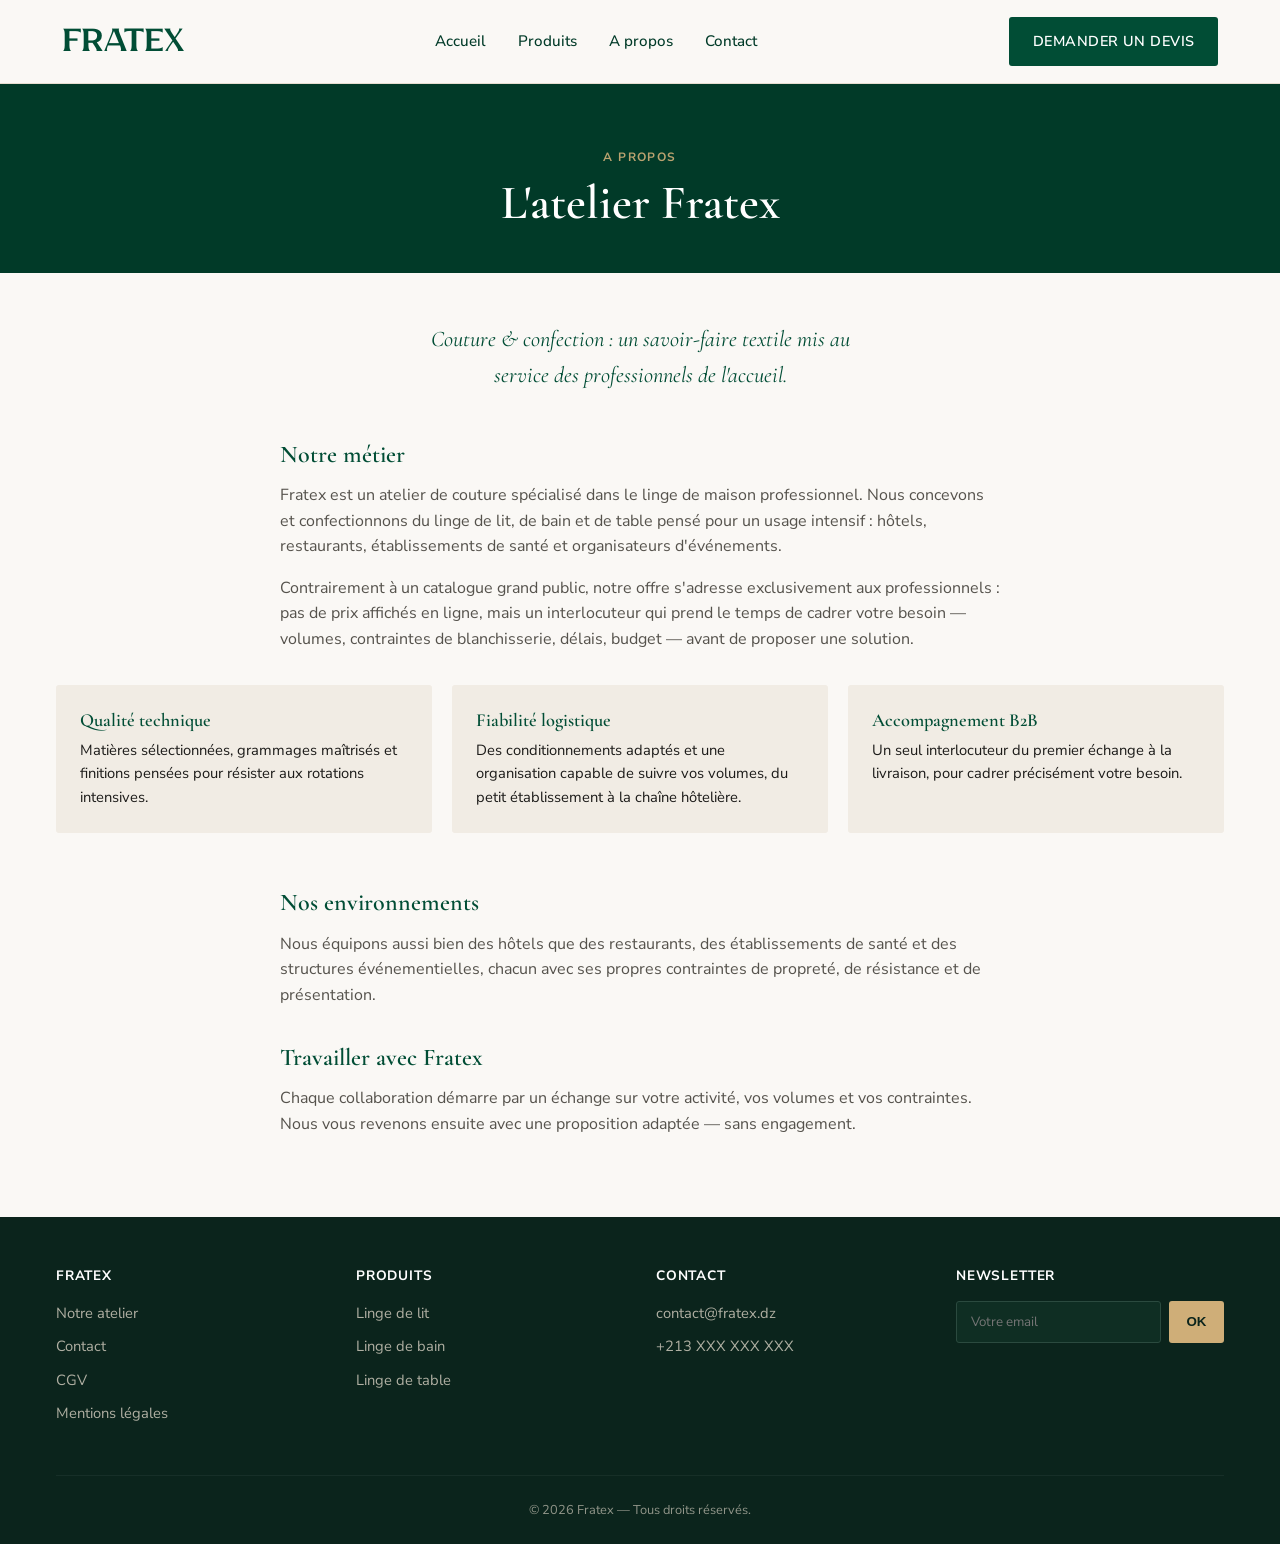
==== a-propos.html @ 2faa4a34 "add contact cgv ml" ====
<!doctype html>
<html lang="fr">
  <head>
    <meta charset="UTF-8" />
    <meta name="viewport" content="width=device-width, initial-scale=1.0" />
    <title>À propos – Fratex, atelier de couture</title>
    <meta
      name="description"
      content="Fratex est un atelier de couture spécialisé dans le linge de maison professionnel : qualité technique, fiabilité logistique et accompagnement B2B pour l'hôtellerie et la restauration."
    />
    <meta name="robots" content="index, follow" />
    <link rel="canonical" href="https://www.fratex.dz/a-propos.html" />
    <meta name="theme-color" content="#014D35" />

    <meta property="og:type" content="website" />
    <meta property="og:locale" content="fr_FR" />
    <meta property="og:site_name" content="Fratex" />
    <meta property="og:title" content="À propos – Fratex" />
    <meta
      property="og:description"
      content="Un atelier de couture au service des professionnels de l'hôtellerie et de la restauration."
    />
    <meta property="og:url" content="https://www.fratex.dz/a-propos.html" />

    <!-- TODO : ajouter un fichier favicon puis décommenter -->
    <!-- <link rel="icon" href="/assets/picture/favicon.png" type="image/png" /> -->

    <link rel="preconnect" href="https://fonts.googleapis.com" />
    <link rel="preconnect" href="https://fonts.gstatic.com" crossorigin />
    <link
      href="https://fonts.googleapis.com/css2?family=Cormorant+Garamond:ital,wght@0,300..700;1,300..700&family=Nunito+Sans:ital,opsz,wght@0,6..12,200..1000;1,6..12,200..1000&display=swap"
      rel="stylesheet"
    />
    <link rel="stylesheet" href="./assets/css/style.css" />
  </head>

  <body>
    <a class="skip-link" href="#main">Aller au contenu principal</a>

    <header class="site-header">
      <div class="container header-inner">
        <a class="logo" href="index.html">FRATEX</a>
        <button
          class="nav-toggle"
          aria-label="Ouvrir le menu"
          aria-expanded="false"
          aria-controls="main-nav"
        >
          &#9776;
        </button>
        <nav id="main-nav" class="main-nav" aria-label="Navigation principale">
          <button class="nav-close" aria-label="Fermer le menu">&times;</button>
          <ul>
            <li><a href="index.html">Accueil</a></li>
            <li><a href="produits.html">Produits</a></li>
            <li><a href="a-propos.html" aria-current="page">A propos</a></li>
            <li><a href="contact.html">Contact</a></li>
          </ul>
        </nav>

        <a class="btn-head" href="contact.html">Demander un devis</a>
      </div>
    </header>
    <div class="nav-overlay"></div>

    <main id="main">
      <div class="page-header">
        <div class="container">
          <p class="section-label">A propos</p>
          <h1>L'atelier Fratex</h1>
        </div>
      </div>

      <section class="prose-section">
        <div class="container">
          <p class="about-lead">
            Couture & confection : un savoir-faire textile mis au service des
            professionnels de l'accueil.
          </p>

          <div class="prose">
            <h2>Notre métier</h2>
            <p>
              Fratex est un atelier de couture spécialisé dans le linge de
              maison professionnel. Nous concevons et confectionnons du linge de
              lit, de bain et de table pensé pour un usage intensif : hôtels,
              restaurants, établissements de santé et organisateurs
              d'événements.
            </p>
            <p>
              Contrairement à un catalogue grand public, notre offre s'adresse
              exclusivement aux professionnels : pas de prix affichés en ligne,
              mais un interlocuteur qui prend le temps de cadrer votre besoin —
              volumes, contraintes de blanchisserie, délais, budget — avant de
              proposer une solution.
            </p>
          </div>

          <div class="about-values">
            <div class="about-value-card">
              <h3>Qualité technique</h3>
              <p>
                Matières sélectionnées, grammages maîtrisés et finitions pensées
                pour résister aux rotations intensives.
              </p>
            </div>
            <div class="about-value-card">
              <h3>Fiabilité logistique</h3>
              <p>
                Des conditionnements adaptés et une organisation capable de
                suivre vos volumes, du petit établissement à la chaîne
                hôtelière.
              </p>
            </div>
            <div class="about-value-card">
              <h3>Accompagnement B2B</h3>
              <p>
                Un seul interlocuteur du premier échange à la livraison, pour
                cadrer précisément votre besoin.
              </p>
            </div>
          </div>

          <div class="prose">
            <h2>Nos environnements</h2>
            <p>
              Nous équipons aussi bien des hôtels que des restaurants, des
              établissements de santé et des structures événementielles, chacun
              avec ses propres contraintes de propreté, de résistance et de
              présentation.
            </p>

            <h2>Travailler avec Fratex</h2>
            <p>
              Chaque collaboration démarre par un échange sur votre activité,
              vos volumes et vos contraintes. Nous vous revenons ensuite avec
              une proposition adaptée — sans engagement.
            </p>
          </div>
        </div>
      </section>
    </main>

    <footer class="site-footer">
      <div class="container">
        <div class="footer-grid">
          <div>
            <h4>Fratex</h4>
            <ul>
              <li><a href="a-propos.html">Notre atelier</a></li>
              <li><a href="contact.html">Contact</a></li>
              <li><a href="cgv.html">CGV</a></li>
              <li><a href="mentions-legales.html">Mentions légales</a></li>
            </ul>
          </div>
          <div>
            <h4>Produits</h4>
            <ul>
              <li><a href="produits.html#linge-de-lit">Linge de lit</a></li>
              <li><a href="produits.html#linge-de-bain">Linge de bain</a></li>
              <li><a href="produits.html#art-de-table">Linge de table</a></li>
            </ul>
          </div>
          <div>
            <h4>Contact</h4>
            <ul>
              <li><a href="mailto:contact@fratex.dz">contact@fratex.dz</a></li>
              <li><a href="tel:+213XXXXXXXXX">+213 XXX XXX XXX</a></li>
            </ul>
          </div>
          <div>
            <h4>Newsletter</h4>
            <form class="newsletter-form" action="#" method="post">
              <label class="visually-hidden" for="newsletter-email"
                >Adresse email</label
              >
              <input
                id="newsletter-email"
                type="email"
                name="email"
                placeholder="Votre email"
                autocomplete="email"
                required
              />
              <button type="submit">OK</button>
            </form>
          </div>
        </div>
        <div class="footer-bottom">
          &copy; <span data-year></span> Fratex — Tous droits réservés.
        </div>
      </div>
    </footer>

    <script src="./assets/js/main.js" defer></script>
  </body>
</html>
---- assets/css/style.css ----
/* 
   FRATEX — style.css
   Approche MOBILE FIRST : les styles de base ciblent le
   mobile, les media queries (min-width) ajoutent le desktop.
    */

@font-face {
  font-family: Ostrovsky;
  src: url(../font/Ostrovsky-Bold.otf);
  font-weight: bold;
  font-display: swap;
}

*,
*::before,
*::after {
  box-sizing: border-box;
  margin: 0;
  padding: 0;
}

:root {
  /* Charte graphique Fratex */
  --color-primary: #014d35; /* Vert Sapin */
  --color-primary-dark: #013a28;
  --color-accent: #cfae78; /* Or */
  --color-gray: #939598;
  --color-bg: #faf8f5;
  --color-bg-alt: #f1ece4;
  --color-text: #1c1b19;
  --color-text-light: #55524c;

  --font-heading: "Cormorant Garamond", sans-serif;
  --font-body: "Nunito Sans", -apple-system, BlinkMacSystemFont, sans-serif;
  --font-logo: "Ostrovsky";
  --container-width: 1200px;
  --radius: 3px;
}

html {
  scroll-behavior: smooth;
}

body {
  font-family: var(--font-body);
  color: var(--color-text);
  background: var(--color-bg);
  line-height: 1.6;
  font-size: 16px;
}

img {
  max-width: 100%;
  height: auto;
  display: block;
}
a {
  color: inherit;
  text-decoration: none;
}

h1,
h2,
h3 {
  font-family: var(--font-heading);
  font-weight: 600;
  line-height: 1.2;
}

.container {
  width: 95%;
  max-width: var(--container-width);
  margin: 0 auto;
  padding: 0 1rem;
}

.section-label {
  text-transform: uppercase;
  letter-spacing: 0.12em;
  font-size: 0.75rem;
  /* Or (--color-accent) sur fond clair passe sous 3:1 de contraste :
     insuffisant en WCAG AA. On fonce le ton pour rester dans la charte
     tout en restant lisible. À valider avec la charte graphique. */
  color: #8a6a3a;
  font-weight: 700;
}

/* Lien d'évitement, visible uniquement au focus clavier */
.skip-link {
  position: absolute;
  left: -999px;
  top: auto;
  width: 1px;
  height: 1px;
  overflow: hidden;
  background: var(--color-primary);
  color: #fff;
  padding: 0.75rem 1.25rem;
  z-index: 1000;
}
.skip-link:focus {
  left: 1rem;
  top: 1rem;
  width: auto;
  height: auto;
}

.visually-hidden {
  position: absolute;
  width: 1px;
  height: 1px;
  padding: 0;
  margin: -1px;
  overflow: hidden;
  clip: rect(0, 0, 0, 0);
  white-space: nowrap;
  border: 0;
}

/* Focus clavier visible partout (accessibilité) */
a:focus-visible,
button:focus-visible,
input:focus-visible {
  outline: 3px solid var(--color-accent);
  outline-offset: 2px;
}

.btn,
.btn-head {
  display: inline-block;
  background: var(--color-primary);
  color: #fff;
  padding: 0.8rem 1.5rem;
  border-radius: var(--radius);
  font-weight: 600;
  font-size: 0.9rem;
  letter-spacing: 0.03em;
  text-transform: uppercase;
  transition: background 0.2s ease;
  border: none;
  cursor: pointer;
  text-align: center;
}
.btn:hover,
.btn-head:hover {
  background: var(--color-primary-dark);
}

.btn-outline {
  background: transparent;
  border: 1px solid #fff;
  color: #fff;
}
.btn-outline:hover {
  background: rgba(255, 255, 255, 0.15);
}

/* 
   HEADER — mobile: logo + burger. Desktop: nav complète.
    */

.logo {
  font-family: var(--font-logo);
  font-size: 2rem;
  color: var(--color-primary);
}
.site-header {
  background: var(--color-bg);
  border-bottom: 1px solid #e7ded0;
  position: sticky;
  padding: 1rem;
  top: 0;
  z-index: 200;
}

.header-inner {
  display: flex;
  align-items: center;
  justify-content: space-between;
  padding: 0 0.9rem 0;
}

.nav-toggle {
  background: none;
  border: none;
  font-size: 1.6rem;
  line-height: 1;
  cursor: pointer;
  color: var(--color-primary);
  padding-bottom: 1%;
}

.main-nav {
  position: fixed;
  inset: 0 0 0 auto;
  width: 82%;
  max-width: 340px;
  height: 100vh;
  background: var(--color-bg);
  box-shadow: -4px 0 20px rgba(0, 0, 0, 0.12);
  transform: translateX(100%);
  transition: transform 0.28s ease;
  overflow-y: auto;
  padding: 1.5rem;
}
.main-nav.is-open {
  transform: translateX(0);
}

.main-nav ul {
  list-style: none;
}
.main-nav li {
  border-bottom: 1px solid #ece4d8;
}
.main-nav a {
  display: block;
  padding: 0.9rem 0.25rem;
  font-weight: 500;
  font-size: 1.05rem;
}

.nav-close {
  background: none;
  border: none;
  font-size: 1.5rem;
  color: var(--color-primary);
  cursor: pointer;
  margin-bottom: 1rem;
}

/* Bouton "Demander un devis" du header : masqué sur mobile, visible dès le desktop */
.header-inner .btn-head {
  display: none;
}

/* Desktop nav */
@media (min-width: 900px) {
  .nav-toggle,
  .nav-close {
    display: none;
  }

  .logo img {
    height: 30px;
  }

  .main-nav {
    position: static;
    width: auto;
    height: auto;
    max-width: none;
    box-shadow: none;
    transform: none;
    padding: 0;
    background: transparent;
    overflow: visible;
    color: var(--color-primary-dark);
  }

  .main-nav ul {
    display: flex;
    gap: 2rem;
  }
  .main-nav li {
    border-bottom: none;
  }
  .main-nav a {
    padding: 0.25rem 0;
    font-size: 0.95rem;
    position: relative;
  }
  .main-nav a::after {
    content: "";
    position: absolute;
    left: 0;
    bottom: -2px;
    width: 0;
    height: 2px;
    background: var(--color-accent);
    transition: width 0.2s ease;
  }
  .main-nav a:hover::after {
    width: 100%;
  }

  .header-inner .btn-head {
    display: inline-block;
  }
}

.nav-overlay {
  display: none;
  position: fixed;
  inset: 0;
  background: rgba(0, 0, 0, 0.4);
  z-index: 150;
}
.nav-overlay.is-open {
  display: block;
}

/* 
   HERO
    */
.hero {
  position: relative;
  min-height: 78vh;
  display: flex;
  align-items: flex-end;
  color: #fff;
  background: var(--color-primary) url("../picture/hero.jpg") center/cover
    no-repeat;
}
.hero::before {
  content: "";
  position: absolute;
  inset: 0;
  background: linear-gradient(
    180deg,
    rgba(1, 77, 53, 0.15) 0%,
    rgba(1, 30, 20, 0.75) 100%
  );
}
.hero-content {
  position: relative;
  z-index: 1;
  padding-bottom: 2rem;
}
.hero h1 {
  color: #fff;
  font-size: 2.8rem;
  margin-bottom: 0.75rem;
  padding: 0.6rem 0;
  line-height: 2.4rem;
}
.hero p {
  max-width: 42ch;
  opacity: 0.92;
  font-size: 1.2rem;
}

@media (min-width: 700px) {
  .hero {
    min-height: 55vh;
  }
  .hero h1 {
    font-size: 4rem;
    font-family: var(--font-heading);
    font-style: italic;
    padding: 1.5rem 0;
  }
  .hero p {
    font-size: 1.1rem;
    font-family: var(--font-body);
    text-transform: uppercase;
  }
}

/*=========================================================
  CATEGORIES
  =========================================================
  */
.categories {
  padding: 3rem 0;
}

.section-title {
  display: flex;
  flex-direction: column;
  align-items: center;
  justify-content: space-between;
  padding-bottom: 3rem;
}
.section-title p {
  font-size: 1rem;
}

.section-title h2 {
  font-style: italic;
  font-size: 2rem;
  color: var(--color-primary);
  text-align: center;
}
.category-grid {
  display: grid;
  grid-template-columns: repeat(2, 1fr);
  gap: 0.75rem;
}

.category-grid2 {
  display: grid;
  padding-top: 3rem;
  grid-template-rows: repeat(2, 1fr);
  gap: 0.75rem;
}

.span-blog {
  display: flex;
  flex-direction: column;
  height: 90%;
  justify-content: space-between;
}

.span-blog div {
  text-decoration: underline;
  font-style: italic;
  font-family: var(--font-heading);
  font-weight: 600;
}

.span-blog button {
  padding: 0.4rem 0rem;
  width: 7rem;
  color: var(--color-primary);
  border: none;
  border-radius: var(--radius);
  font-weight: 600;
}
.category-card {
  position: relative;
  aspect-ratio: 4 / 4;
  border-radius: var(--radius);
  overflow: hidden;
  background: var(--color-bg-alt);
}
.category-card img {
  width: 100%;
  height: 100%;
  object-fit: cover;
  transition: transform 0.4s ease;
}
.category-card:hover img {
  transform: scale(1.05);
}
.category-card span {
  position: absolute;
  left: 0.9rem;
  bottom: 0.9rem;
  color: #fff;
  font-family: var(--font-heading);
  font-size: 1.5rem;
  z-index: 1;
}
.category-card::after {
  content: "";
  position: absolute;
  inset: 0;
  background: linear-gradient(
    180deg,
    rgba(0, 0, 0, 0) 50%,
    rgba(0, 0, 0, 0.55) 100%
  );
}

@media (min-width: 700px) {
  .category-grid {
    grid-template-columns: repeat(4, 1fr);
    gap: 1.25rem;
  }

  .category-grid2 {
    grid-template-columns: repeat(2, 1fr);
    grid-template-rows: none;
    gap: 1.25rem;
  }

  .category-grid2 .category-card {
    aspect-ratio: 4/2;
  }
}

/* =========================================================
   SAVOIR-FAIRE
   ========================================================= */
.environements {
  padding: 2rem 0;
}

.environements-grid {
  display: grid;
  grid-template-columns: repeat(1, 1fr);
  gap: 1.25rem;
}

.environements-card {
  display: flex;
  flex-direction: column;
  justify-content: space-evenly;
  aspect-ratio: 4/4;
  border-radius: var(--radius);
  background-color: var(--color-primary-dark);
  color: var(--color-bg);
  padding: 2rem 2rem;
  font-size: 1.3rem;
  font-weight: 300;
}

.environements-card h3 {
  font-size: 2rem;
  font-weight: 700;
}
@media (min-width: 900px) {
  .environements-grid {
    grid-template-columns: repeat(4, 1fr);
  }

  .environements-card {
    font-size: 1rem;
  }
}

/*Partenaire */

.Partenaire-container {
  width: 100%;
  display: flex;
  flex-direction: column;
  padding: 3rem 0;
}

.text-partenaire {
  display: flex;
  flex-direction: column;
  justify-content: space-evenly;
  align-items: center;
  padding: 2.5rem;
  background-color: var(--color-primary-dark);
  color: var(--color-bg);
}

.text-partenaire h3 {
  padding-bottom: 2rem;
  font-size: 1.5rem;
}

.text-partenaire ol {
  list-style-position: inside;
}

.text-partenaire li {
  padding-bottom: 0.75rem;
}

.text-partenaire li strong {
  display: block;
  font-size: 1rem;
  font-weight: 700;
  padding-bottom: 0.2rem;
}

.text-partenaire li p {
  padding-bottom: 0.25rem;
}

@media (min-width: 900px) {
  .Partenaire-container {
    flex-direction: row;
    height: 20%;
  }
  .img-Partenaire {
    overflow: hidden;
    height: auto;
  }

  .img-Partenaire img {
    object-fit: cover;
    height: 100%;
    width: 100%;
  }
  .text-partenaire {
    width: 53%;
  }

  .text-partenaire h3 {
    font-size: 2rem;
    font-weight: 800;
    padding-bottom: 2rem;
  }

  .text-partenaire li strong {
    font-size: 1.4rem;
  }
}

.devis-container {
  display: flex;
  flex-direction: column;
  align-items: center;
}

.devis-container p {
  font-size: 1rem;
  font-weight: 700;
  color: var(--color-primary);
  padding-bottom: 1.5rem;
  text-align: center;
}

.devis-container h2 {
  font-size: 1.8rem;
  color: var(--color-primary);
  font-family: var(--font-body);
  text-align: center;
  font-weight: 800;
  padding-bottom: 1.5rem;
}

.devis-container .btn-head {
  margin-top: 0.5rem;
}

@media (min-width: 900px) {
  .devis-container {
    padding-top: 2rem;
    padding-bottom: 4rem;
    text-align: center;
  }

  .devis-container h2 {
    font-size: 3rem;
    max-width: 70%;
  }

  .devis-container p {
    font-size: 1.5rem;
    max-width: 60%;
  }
}

/* =========================================================
   PAGE HEADER (pages internes : contact, à propos, CGV, mentions légales)
   ========================================================= */
.page-header {
  background: var(--color-primary-dark);
  color: #fff;
  padding: 3rem 0 2.5rem;
  text-align: center;
}
.page-header .section-label {
  color: var(--color-accent);
}
.page-header h1 {
  color: #fff;
  font-size: 2.2rem;
  margin-top: 0.5rem;
}
.page-header p {
  max-width: 50ch;
  margin: 1rem auto 0;
  opacity: 0.9;
}

@media (min-width: 700px) {
  .page-header h1 {
    font-size: 3rem;
  }
}

/* =========================================================
   CONTACT
   ========================================================= */
.contact-section {
  padding: 3rem 0 4rem;
}
.contact-grid {
  display: grid;
  grid-template-columns: 1fr;
  gap: 2.5rem;
}

.contact-info h2,
.contact-form h2 {
  color: var(--color-primary);
  font-size: 1.4rem;
  margin-bottom: 1rem;
}

.contact-info ul {
  list-style: none;
  margin-bottom: 2rem;
}
.contact-info li {
  margin-bottom: 0.9rem;
  padding-left: 1.6rem;
  position: relative;
}
.contact-info li strong {
  display: block;
  font-size: 0.78rem;
  text-transform: uppercase;
  letter-spacing: 0.05em;
  color: var(--color-text-light);
  margin-bottom: 0.15rem;
}
.contact-info li a {
  color: var(--color-primary);
  font-weight: 600;
}

.form-field {
  margin-bottom: 1.1rem;
  display: flex;
  flex-direction: column;
}
.form-field label {
  font-size: 0.85rem;
  font-weight: 600;
  margin-bottom: 0.35rem;
  color: var(--color-text);
}
.form-field input,
.form-field select,
.form-field textarea {
  padding: 0.7rem 0.9rem;
  border: 1px solid #d8d0c2;
  border-radius: var(--radius);
  font-family: var(--font-body);
  font-size: 0.95rem;
  background: #fff;
  color: var(--color-text);
}
.form-field textarea {
  resize: vertical;
  min-height: 130px;
}
.form-note {
  font-size: 0.8rem;
  color: var(--color-text-light);
  margin-top: 0.75rem;
}

@media (min-width: 900px) {
  .contact-grid {
    grid-template-columns: 0.9fr 1.1fr;
    gap: 4rem;
  }
}

/* =========================================================
   CONTENU PROSE (à propos, CGV, mentions légales)
   ========================================================= */
.prose-section {
  padding: 3rem 0 4rem;
}
.prose {
  max-width: 72ch;
  margin: 0 auto;
}
.prose h2 {
  color: var(--color-primary);
  font-size: 1.5rem;
  margin: 2.2rem 0 0.85rem;
}
.prose h2:first-child {
  margin-top: 0;
}
.prose p {
  margin-bottom: 1rem;
  color: var(--color-text-light);
}
.prose ul {
  margin: 0 0 1rem 1.2rem;
  color: var(--color-text-light);
}
.prose li {
  margin-bottom: 0.4rem;
}
.prose strong {
  color: var(--color-text);
}

.about-lead {
  font-family: var(--font-heading);
  font-style: italic;
  font-size: 1.4rem;
  color: var(--color-primary);
  text-align: center;
  max-width: 42ch;
  margin: 0 auto 3rem;
}

.about-values {
  display: grid;
  grid-template-columns: 1fr;
  gap: 1.25rem;
  margin: 2rem 0 3.5rem;
}
.about-value-card {
  background: var(--color-bg-alt);
  border-radius: var(--radius);
  padding: 1.5rem;
}
.about-value-card h3 {
  color: var(--color-primary);
  font-size: 1.15rem;
  margin-bottom: 0.5rem;
}
.about-value-card p {
  margin-bottom: 0;
  font-size: 0.92rem;
}

@media (min-width: 700px) {
  .about-values {
    grid-template-columns: repeat(3, 1fr);
  }
}

/* =========================================================
   FOOTER
   ========================================================= */
.site-footer {
  background: #0b241c;
  color: #d9d2c4;
  padding: 3rem 0 1.5rem;
}
.footer-grid {
  display: grid;
  grid-template-columns: 1fr;
  gap: 2rem;
  margin-bottom: 2.5rem;
}
.footer-grid h4 {
  color: #fff;
  font-family: var(--font-body);
  font-size: 0.85rem;
  text-transform: uppercase;
  letter-spacing: 0.06em;
  margin-bottom: 0.85rem;
}
.footer-grid ul {
  list-style: none;
}
.footer-grid li {
  margin-bottom: 0.5rem;
}
.footer-grid a {
  opacity: 0.8;
  font-size: 0.92rem;
}
.footer-grid a:hover {
  opacity: 1;
  color: var(--color-accent);
}

.newsletter-form {
  display: flex;
  gap: 0.5rem;
  margin-top: 0.5rem;
}
.newsletter-form input {
  flex: 1;
  padding: 0.7rem 0.9rem;
  border: 1px solid #2b4a3f;
  background: #0f2e23;
  color: #fff;
  border-radius: var(--radius);
  font-family: var(--font-body);
}
.newsletter-form button {
  background: var(--color-accent);
  color: #0b241c;
  border: none;
  padding: 0.7rem 1.1rem;
  border-radius: var(--radius);
  font-weight: 600;
  cursor: pointer;
}

.footer-bottom {
  text-align: center;
  font-size: 0.8rem;
  opacity: 0.65;
  border-top: 1px solid rgba(255, 255, 255, 0.08);
  padding-top: 1.5rem;
}

@media (min-width: 700px) {
  .footer-grid {
    grid-template-columns: repeat(4, 1fr);
  }
}
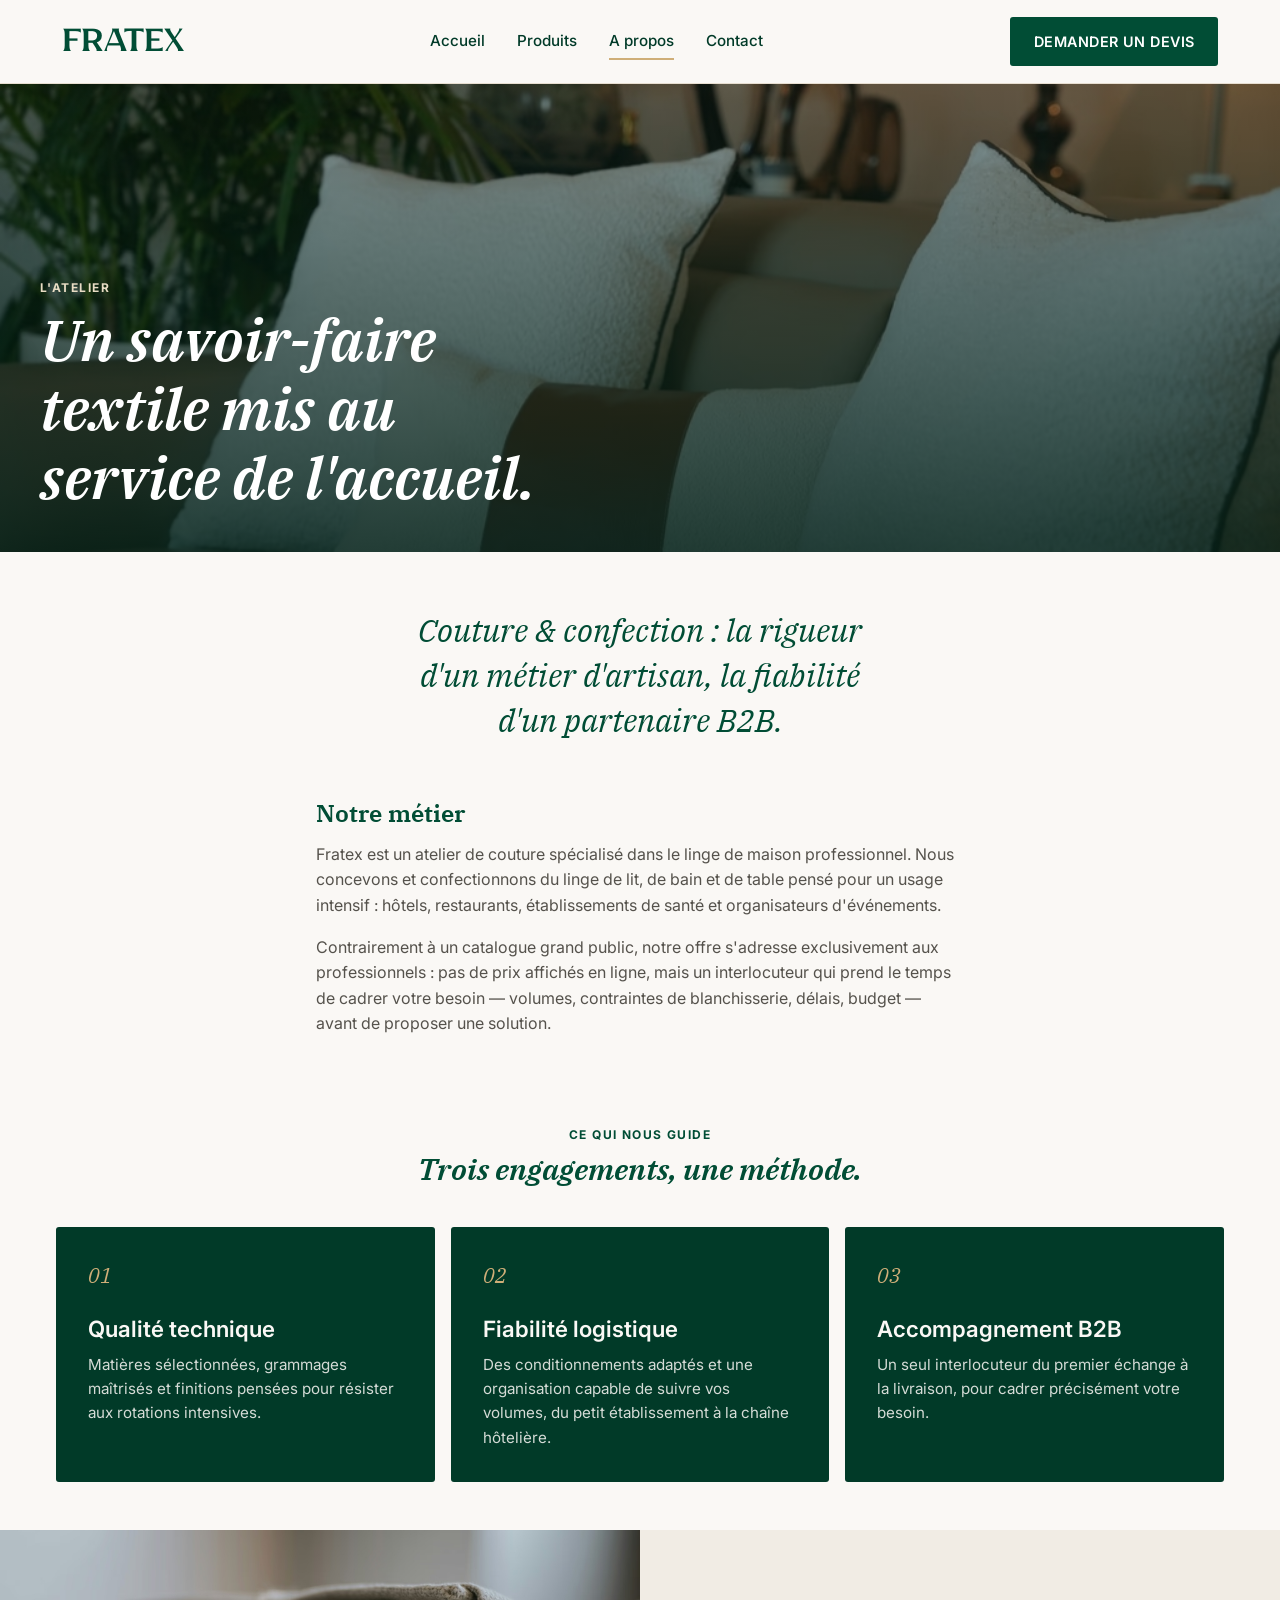
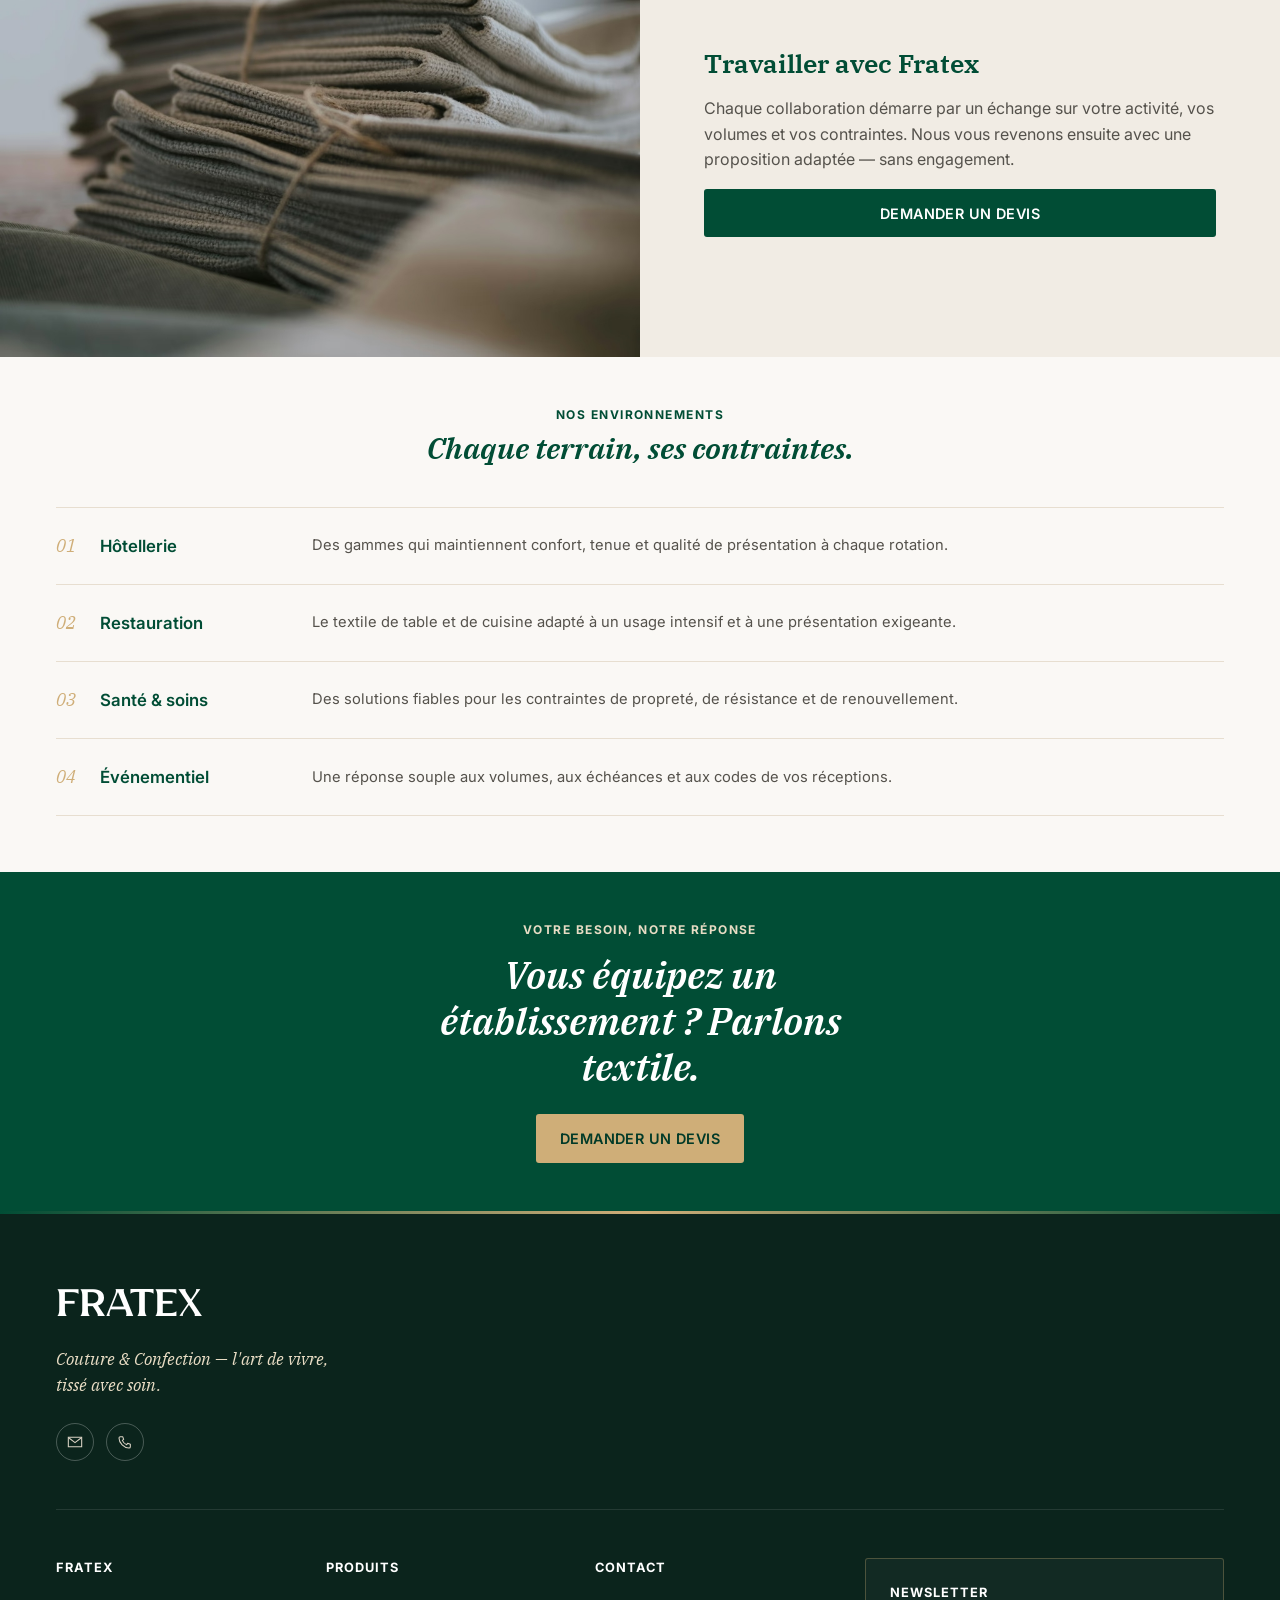
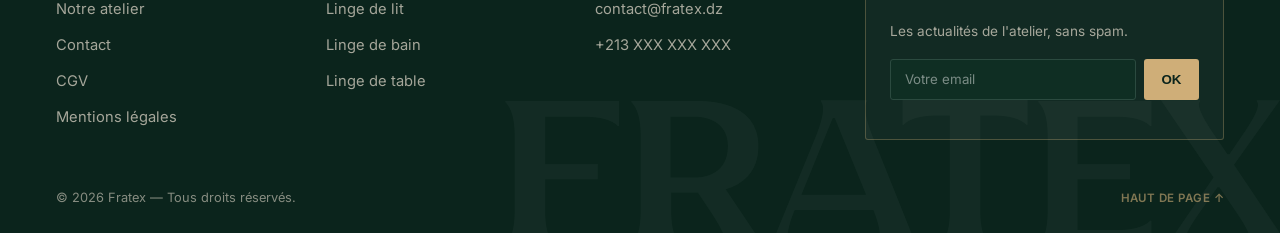
==== commit cc607961: "update css" ====
--- a/a-propos.html
+++ b/a-propos.html
@@ -28,10 +28,11 @@
     <link rel="preconnect" href="https://fonts.googleapis.com" />
     <link rel="preconnect" href="https://fonts.gstatic.com" crossorigin />
     <link
-      href="https://fonts.googleapis.com/css2?family=Cormorant+Garamond:ital,wght@0,300..700;1,300..700&family=Nunito+Sans:ital,opsz,wght@0,6..12,200..1000;1,6..12,200..1000&display=swap"
+      href="https://fonts.googleapis.com/css2?family=IBM+Plex+Serif:ital,wght@0,100..700;1,100..700&family=Inter:ital,opsz,wght@0,14..32,100..900;1,14..32,100..900&display=swap"
       rel="stylesheet"
     />
-    <link rel="stylesheet" href="./assets/css/style.css" />
+    <link rel="stylesheet" href="./assets/css/base.css" />
+    <link rel="stylesheet" href="./assets/css/a-propos.css" />
   </head>
 
   <body>
@@ -64,40 +65,55 @@
     <div class="nav-overlay"></div>
 
     <main id="main">
-      <div class="page-header">
-        <div class="container">
-          <p class="section-label">A propos</p>
-          <h1>L'atelier Fratex</h1>
-        </div>
-      </div>
-
-      <section class="prose-section">
+      <!-- HERO -->
+      <section class="about-hero">
+        <div class="container about-hero-content">
+          <p class="section-label">L'atelier</p>
+          <h1>Un savoir-faire textile mis au service de l'accueil.</h1>
+        </div>
+      </section>
+
+      <!-- LEAD -->
+      <section class="about-lead-section">
         <div class="container">
           <p class="about-lead">
-            Couture & confection : un savoir-faire textile mis au service des
-            professionnels de l'accueil.
+            Couture &amp; confection : la rigueur d'un métier d'artisan, la
+            fiabilité d'un partenaire B2B.
           </p>
-
-          <div class="prose">
-            <h2>Notre métier</h2>
-            <p>
-              Fratex est un atelier de couture spécialisé dans le linge de
-              maison professionnel. Nous concevons et confectionnons du linge de
-              lit, de bain et de table pensé pour un usage intensif : hôtels,
-              restaurants, établissements de santé et organisateurs
-              d'événements.
-            </p>
-            <p>
-              Contrairement à un catalogue grand public, notre offre s'adresse
-              exclusivement aux professionnels : pas de prix affichés en ligne,
-              mais un interlocuteur qui prend le temps de cadrer votre besoin —
-              volumes, contraintes de blanchisserie, délais, budget — avant de
-              proposer une solution.
-            </p>
-          </div>
-
-          <div class="about-values">
+        </div>
+      </section>
+
+      <!-- MÉTIER -->
+      <section class="about-prose-section">
+        <div class="container about-prose">
+          <h2>Notre métier</h2>
+          <p>
+            Fratex est un atelier de couture spécialisé dans le linge de maison
+            professionnel. Nous concevons et confectionnons du linge de lit, de
+            bain et de table pensé pour un usage intensif : hôtels, restaurants,
+            établissements de santé et organisateurs d'événements.
+          </p>
+          <p>
+            Contrairement à un catalogue grand public, notre offre s'adresse
+            exclusivement aux professionnels : pas de prix affichés en ligne,
+            mais un interlocuteur qui prend le temps de cadrer votre besoin —
+            volumes, contraintes de blanchisserie, délais, budget — avant de
+            proposer une solution.
+          </p>
+        </div>
+      </section>
+
+      <!-- VALEURS -->
+      <section class="about-values-section">
+        <div class="container">
+          <div class="section-title">
+            <p class="section-label">CE QUI NOUS GUIDE</p>
+            <h2>Trois engagements, une méthode.</h2>
+          </div>
+
+          <div class="about-values-grid">
             <div class="about-value-card">
+              <span class="value-num">01</span>
               <h3>Qualité technique</h3>
               <p>
                 Matières sélectionnées, grammages maîtrisés et finitions pensées
@@ -105,6 +121,7 @@
               </p>
             </div>
             <div class="about-value-card">
+              <span class="value-num">02</span>
               <h3>Fiabilité logistique</h3>
               <p>
                 Des conditionnements adaptés et une organisation capable de
@@ -113,6 +130,7 @@
               </p>
             </div>
             <div class="about-value-card">
+              <span class="value-num">03</span>
               <h3>Accompagnement B2B</h3>
               <p>
                 Un seul interlocuteur du premier échange à la livraison, pour
@@ -120,34 +138,156 @@
               </p>
             </div>
           </div>
-
-          <div class="prose">
-            <h2>Nos environnements</h2>
-            <p>
-              Nous équipons aussi bien des hôtels que des restaurants, des
-              établissements de santé et des structures événementielles, chacun
-              avec ses propres contraintes de propreté, de résistance et de
-              présentation.
+        </div>
+      </section>
+
+      <!-- SPLIT : travailler avec Fratex -->
+      <section class="about-split" aria-labelledby="collab-title">
+        <div class="about-split-img">
+          <img
+            src="./assets/picture/texture.jpg"
+            alt="Gros plan sur une texture de tissu Fratex"
+            loading="lazy"
+            width="1024"
+            height="683"
+          />
+        </div>
+        <div class="about-split-text">
+          <h2 id="collab-title">Travailler avec Fratex</h2>
+          <p>
+            Chaque collaboration démarre par un échange sur votre activité, vos
+            volumes et vos contraintes. Nous vous revenons ensuite avec une
+            proposition adaptée — sans engagement.
+          </p>
+          <a class="btn" href="contact.html">Demander un devis</a>
+        </div>
+      </section>
+
+      <!-- ENVIRONNEMENTS -->
+      <section class="about-environments-section">
+        <div class="container">
+          <div class="section-title">
+            <p class="section-label">NOS ENVIRONNEMENTS</p>
+            <h2>Chaque terrain, ses contraintes.</h2>
+          </div>
+
+          <ul class="about-environments-list">
+            <li>
+              <div>
+                <span class="env-num">01</span>
+                <h3>Hôtellerie</h3>
+              </div>
+              <p>
+                Des gammes qui maintiennent confort, tenue et qualité de
+                présentation à chaque rotation.
+              </p>
+            </li>
+            <li>
+              <div>
+                <span class="env-num">02</span>
+                <h3>Restauration</h3>
+              </div>
+              <p>
+                Le textile de table et de cuisine adapté à un usage intensif et
+                à une présentation exigeante.
+              </p>
+            </li>
+            <li>
+              <div>
+                <span class="env-num">03</span>
+                <h3>Santé &amp; soins</h3>
+              </div>
+              <p>
+                Des solutions fiables pour les contraintes de propreté, de
+                résistance et de renouvellement.
+              </p>
+            </li>
+            <li>
+              <div>
+                <span class="env-num">04</span>
+                <h3>Événementiel</h3>
+              </div>
+              <p>
+                Une réponse souple aux volumes, aux échéances et aux codes de
+                vos réceptions.
+              </p>
+            </li>
+          </ul>
+        </div>
+      </section>
+
+      <!-- CTA -->
+      <section class="about-cta">
+        <div class="container">
+          <p class="section-label">VOTRE BESOIN, NOTRE RÉPONSE</p>
+          <h2>Vous équipez un établissement ? Parlons textile.</h2>
+          <a class="btn btn-gold" href="contact.html">Demander un devis</a>
+        </div>
+      </section>
+    </main>
+
+    <footer class="site-footer">
+      <span class="footer-watermark" aria-hidden="true">FRATEX</span>
+      <div class="container">
+        <div class="footer-top">
+          <div class="footer-brand">
+            <a href="index.html" class="logo-footer">FRATEX</a>
+            <p class="footer-tagline">
+              Couture &amp; Confection — l'art de vivre, tissé avec soin.
             </p>
-
-            <h2>Travailler avec Fratex</h2>
-            <p>
-              Chaque collaboration démarre par un échange sur votre activité,
-              vos volumes et vos contraintes. Nous vous revenons ensuite avec
-              une proposition adaptée — sans engagement.
-            </p>
-          </div>
-        </div>
-      </section>
-    </main>
-
-    <footer class="site-footer">
-      <div class="container">
+            <!-- TODO : remplacer par les vrais liens de contact rapide si besoin -->
+            <div class="footer-social">
+              <a
+                href="mailto:contact@fratex.dz"
+                aria-label="Écrire à Fratex par email"
+              >
+                <svg
+                  viewBox="0 0 24 24"
+                  xmlns="http://www.w3.org/2000/svg"
+                  aria-hidden="true"
+                >
+                  <path
+                    d="M2 5h20v14H2z"
+                    fill="none"
+                    stroke="currentColor"
+                    stroke-width="1.6"
+                  />
+                  <path
+                    d="M3 6l9 7 9-7"
+                    fill="none"
+                    stroke="currentColor"
+                    stroke-width="1.6"
+                    stroke-linecap="round"
+                    stroke-linejoin="round"
+                  />
+                </svg>
+              </a>
+              <a href="tel:+213XXXXXXXXX" aria-label="Appeler Fratex">
+                <svg
+                  viewBox="0 0 24 24"
+                  xmlns="http://www.w3.org/2000/svg"
+                  aria-hidden="true"
+                >
+                  <path
+                    d="M5 4h3.5l1.5 4-2 1.5a12 12 0 0 0 6.5 6.5l1.5-2 4 1.5V19a2 2 0 0 1-2 2C10.5 21 3 13.5 3 6a2 2 0 0 1 2-2z"
+                    fill="none"
+                    stroke="currentColor"
+                    stroke-width="1.6"
+                    stroke-linejoin="round"
+                  />
+                </svg>
+              </a>
+            </div>
+          </div>
+        </div>
+
         <div class="footer-grid">
           <div>
             <h4>Fratex</h4>
             <ul>
-              <li><a href="a-propos.html">Notre atelier</a></li>
+              <li>
+                <a href="a-propos.html" aria-current="page">Notre atelier</a>
+              </li>
               <li><a href="contact.html">Contact</a></li>
               <li><a href="cgv.html">CGV</a></li>
               <li><a href="mentions-legales.html">Mentions légales</a></li>
@@ -168,8 +308,9 @@
               <li><a href="tel:+213XXXXXXXXX">+213 XXX XXX XXX</a></li>
             </ul>
           </div>
-          <div>
+          <div class="footer-newsletter">
             <h4>Newsletter</h4>
+            <p>Les actualités de l'atelier, sans spam.</p>
             <form class="newsletter-form" action="#" method="post">
               <label class="visually-hidden" for="newsletter-email"
                 >Adresse email</label
@@ -186,8 +327,10 @@
             </form>
           </div>
         </div>
+
         <div class="footer-bottom">
-          &copy; <span data-year></span> Fratex — Tous droits réservés.
+          <p>&copy; <span data-year></span> Fratex — Tous droits réservés.</p>
+          <a class="back-to-top" href="#main">Haut de page ↑</a>
         </div>
       </div>
     </footer>
--- a/assets/css/base.css
+++ b/assets/css/base.css
@@ -0,0 +1,560 @@
+/*
+   FRATEX — base.css
+   Fichier commun chargé par TOUTES les pages : reset, variables de charte,
+   typographie de base, header/navigation, boutons, footer.
+   Chaque page ajoute ensuite son propre fichier CSS (index.css,
+   a-propos.css, contact.css...) pour ses sections spécifiques.
+   Approche MOBILE FIRST : les styles de base ciblent le mobile,
+   les media queries (min-width) ajoutent le desktop.
+*/
+
+@font-face {
+  font-family: Ostrovsky;
+  src: url(../font/Ostrovsky-Bold.otf);
+  font-weight: bold;
+  font-display: swap;
+}
+
+*,
+*::before,
+*::after {
+  box-sizing: border-box;
+  margin: 0;
+  padding: 0;
+}
+
+:root {
+  /* Charte graphique Fratex */
+  --color-primary: #014d35; /* Vert Sapin */
+  --color-primary-dark: #013a28;
+  --color-accent: #cfae78; /* Or */
+  --color-accent-soft: #e8dcc4;
+  --color-gray: #939598;
+  --color-bg: #faf8f5;
+  --color-bg-alt: #f1ece4;
+  --color-text: #1c1b19;
+  --color-text-light: #55524c;
+
+  --font-heading: "IBM Plex Serif", serif;
+  --font-body: "Inter", -apple-system, BlinkMacSystemFont, sans-serif;
+  --font-logo: "Ostrovsky";
+  --container-width: 1200px;
+  --radius: 3px;
+}
+
+html {
+  scroll-behavior: smooth;
+}
+
+body {
+  font-family: var(--font-body);
+  color: var(--color-text);
+  background: var(--color-bg);
+  line-height: 1.6;
+  font-size: 16px;
+}
+
+img {
+  max-width: 100%;
+  height: auto;
+  display: block;
+}
+a {
+  color: inherit;
+  text-decoration: none;
+}
+
+h1,
+h3 {
+  font-family: var(--font-body);
+  font-weight: 600;
+  line-height: 1.2;
+}
+h2 {
+  font-family: var(--font-heading);
+  font-weight: 600;
+  line-height: 1.2;
+}
+
+.container {
+  width: 95%;
+  max-width: var(--container-width);
+  margin: 0 auto;
+  padding: 0 1rem;
+}
+
+.section-label {
+  text-transform: uppercase;
+  letter-spacing: 0.12em;
+  font-size: 0.75rem;
+  /* Or (--color-accent) sur fond clair passe sous 3:1 de contraste :
+     insuffisant en WCAG AA. On fonce le ton pour rester dans la charte
+     tout en restant lisible. */
+  color: var(--color-primary);
+  font-weight: 700;
+}
+
+/* Lien d'évitement, visible uniquement au focus clavier */
+.skip-link {
+  position: absolute;
+  left: -999px;
+  top: auto;
+  width: 1px;
+  height: 1px;
+  overflow: hidden;
+  background: var(--color-primary);
+  color: #fff;
+  padding: 0.75rem 1.25rem;
+  z-index: 1000;
+}
+.skip-link:focus {
+  left: 1rem;
+  top: 1rem;
+  width: auto;
+  height: auto;
+}
+
+.visually-hidden {
+  position: absolute;
+  width: 1px;
+  height: 1px;
+  padding: 0;
+  margin: -1px;
+  overflow: hidden;
+  clip: rect(0, 0, 0, 0);
+  white-space: nowrap;
+  border: 0;
+}
+
+/* Focus clavier visible partout (accessibilité) */
+a:focus-visible,
+button:focus-visible,
+input:focus-visible,
+select:focus-visible,
+textarea:focus-visible {
+  outline: 3px solid var(--color-accent);
+  outline-offset: 2px;
+}
+
+.btn,
+.btn-head {
+  display: inline-block;
+  background: var(--color-primary);
+  color: #fff;
+  padding: 0.8rem 1.5rem;
+  border-radius: var(--radius);
+  font-weight: 600;
+  font-size: 0.9rem;
+  letter-spacing: 0.03em;
+  text-transform: uppercase;
+  transition:
+    background 0.2s ease,
+    transform 0.2s ease;
+  border: none;
+  cursor: pointer;
+  text-align: center;
+}
+.btn:hover,
+.btn-head:hover {
+  background: var(--color-primary-dark);
+  transform: translateY(-1px);
+}
+
+.btn-outline {
+  background: transparent;
+  border: 1px solid #fff;
+  color: #fff;
+}
+.btn-outline:hover {
+  background: rgba(255, 255, 255, 0.15);
+}
+
+.btn-gold {
+  background: var(--color-accent);
+  color: var(--color-primary-dark);
+}
+.btn-gold:hover {
+  background: #e0c493;
+}
+
+/*
+   HEADER — mobile: logo + burger. Desktop: nav complète.
+*/
+
+.logo {
+  font-family: var(--font-logo);
+  font-size: 2rem;
+  color: var(--color-primary);
+}
+.site-header {
+  background: var(--color-bg);
+  border-bottom: 1px solid #e7ded0;
+  position: sticky;
+  padding: 1rem;
+  top: 0;
+  z-index: 200;
+}
+
+.header-inner {
+  display: flex;
+  align-items: center;
+  justify-content: space-between;
+  padding: 0 0.9rem 0;
+}
+
+.nav-toggle {
+  background: none;
+  border: none;
+  font-size: 1.6rem;
+  line-height: 1;
+  cursor: pointer;
+  color: var(--color-primary);
+  padding-bottom: 1%;
+}
+
+.main-nav {
+  position: fixed;
+  inset: 0 0 0 auto;
+  width: 82%;
+  max-width: 340px;
+  height: 100vh;
+  background: var(--color-bg);
+  box-shadow: -4px 0 20px rgba(0, 0, 0, 0.12);
+  transform: translateX(100%);
+  transition: transform 0.28s ease;
+  overflow-y: auto;
+  padding: 1.5rem;
+}
+.main-nav.is-open {
+  transform: translateX(0);
+}
+
+.main-nav ul {
+  list-style: none;
+}
+.main-nav li {
+  border-bottom: 1px solid #ece4d8;
+}
+.main-nav a {
+  display: block;
+  padding: 0.9rem 0.25rem;
+  font-weight: 500;
+  font-size: 1.05rem;
+}
+
+.nav-close {
+  background: none;
+  border: none;
+  font-size: 1.5rem;
+  color: var(--color-primary);
+  cursor: pointer;
+  margin-bottom: 1rem;
+}
+
+/* Bouton "Demander un devis" du header : masqué sur mobile, visible dès le desktop */
+.header-inner .btn-head {
+  display: none;
+}
+
+/* Desktop nav */
+@media (min-width: 900px) {
+  .nav-toggle,
+  .nav-close {
+    display: none;
+  }
+
+  .logo img {
+    height: 30px;
+  }
+
+  .main-nav {
+    position: static;
+    width: auto;
+    height: auto;
+    max-width: none;
+    box-shadow: none;
+    transform: none;
+    padding: 0;
+    background: transparent;
+    overflow: visible;
+    color: var(--color-primary-dark);
+  }
+
+  .main-nav ul {
+    display: flex;
+    gap: 2rem;
+  }
+  .main-nav li {
+    border-bottom: none;
+  }
+  .main-nav a {
+    padding: 0.25rem 0;
+    font-size: 0.95rem;
+    position: relative;
+  }
+  .main-nav a::after {
+    content: "";
+    position: absolute;
+    left: 0;
+    bottom: -2px;
+    width: 0;
+    height: 2px;
+    background: var(--color-accent);
+    transition: width 0.2s ease;
+  }
+  .main-nav a:hover::after,
+  .main-nav a[aria-current="page"]::after {
+    width: 100%;
+  }
+
+  .header-inner .btn-head {
+    display: inline-block;
+  }
+}
+
+.nav-overlay {
+  display: none;
+  position: fixed;
+  inset: 0;
+  background: rgba(0, 0, 0, 0.4);
+  z-index: 150;
+}
+.nav-overlay.is-open {
+  display: block;
+}
+
+/* =========================================================
+   FOOTER — version moderne
+   ========================================================= */
+.site-footer {
+  position: relative;
+  background: #0b241c;
+  color: #d9d2c4;
+  padding: 4rem 0 1.5rem;
+  overflow: hidden;
+}
+
+/* liseré or en haut du footer */
+.site-footer::before {
+  content: "";
+  position: absolute;
+  inset: 0 0 auto 0;
+  height: 3px;
+  background: linear-gradient(
+    90deg,
+    var(--color-primary) 0%,
+    var(--color-accent) 50%,
+    var(--color-primary) 100%
+  );
+}
+
+/* filigrane éditorial en arrière-plan, façon maison de linge haut de gamme */
+.footer-watermark {
+  position: absolute;
+  right: -0.05em;
+  bottom: -0.28em;
+  font-family: var(--font-logo);
+  font-size: 9rem;
+  line-height: 1;
+  color: rgba(255, 255, 255, 0.035);
+  pointer-events: none;
+  white-space: nowrap;
+  z-index: 0;
+}
+
+.footer-top {
+  position: relative;
+  z-index: 1;
+  display: flex;
+  flex-direction: column;
+  gap: 2.5rem;
+  padding-bottom: 3rem;
+  margin-bottom: 3rem;
+  border-bottom: 1px solid rgba(255, 255, 255, 0.1);
+}
+
+.footer-brand .logo-footer {
+  font-family: var(--font-logo);
+  font-size: 2.4rem;
+  color: #fff;
+  display: inline-block;
+  margin-bottom: 0.6rem;
+}
+.footer-brand .footer-tagline {
+  font-family: var(--font-heading);
+  font-style: italic;
+  color: var(--color-accent-soft);
+  font-size: 1.05rem;
+  max-width: 32ch;
+  margin-bottom: 1.5rem;
+}
+
+.footer-social {
+  display: flex;
+  gap: 0.75rem;
+}
+.footer-social a {
+  display: flex;
+  align-items: center;
+  justify-content: center;
+  width: 38px;
+  height: 38px;
+  border: 1px solid rgba(255, 255, 255, 0.25);
+  border-radius: 50%;
+  transition:
+    border-color 0.2s ease,
+    background 0.2s ease;
+}
+.footer-social a:hover,
+.footer-social a:focus-visible {
+  border-color: var(--color-accent);
+  background: rgba(207, 174, 120, 0.12);
+}
+.footer-social svg {
+  width: 16px;
+  height: 16px;
+  fill: #fff;
+}
+
+.footer-grid {
+  position: relative;
+  z-index: 1;
+  display: grid;
+  grid-template-columns: 1fr;
+  gap: 2.2rem;
+  margin-bottom: 3rem;
+}
+.footer-grid h4 {
+  color: #fff;
+  font-family: var(--font-body);
+  font-size: 0.8rem;
+  text-transform: uppercase;
+  letter-spacing: 0.08em;
+  margin-bottom: 1.1rem;
+}
+.footer-grid ul {
+  list-style: none;
+}
+.footer-grid li {
+  margin-bottom: 0.65rem;
+}
+.footer-grid a {
+  opacity: 0.75;
+  font-size: 0.92rem;
+  position: relative;
+  transition:
+    opacity 0.2s ease,
+    color 0.2s ease;
+}
+.footer-grid a:not(.footer-newsletter *)::after {
+  content: "";
+  position: absolute;
+  left: 0;
+  bottom: -2px;
+  width: 0;
+  height: 1px;
+  background: var(--color-accent);
+  transition: width 0.2s ease;
+}
+.footer-grid a:hover,
+.footer-grid a:focus-visible {
+  opacity: 1;
+  color: var(--color-accent);
+}
+.footer-grid a:hover::after,
+.footer-grid a:focus-visible::after {
+  width: 100%;
+}
+
+.footer-newsletter {
+  border: 1px solid rgba(207, 174, 120, 0.3);
+  border-radius: var(--radius);
+  padding: 1.5rem;
+  background: rgba(255, 255, 255, 0.03);
+}
+.footer-newsletter p {
+  font-size: 0.85rem;
+  opacity: 0.75;
+  margin-bottom: 1rem;
+}
+
+.newsletter-form {
+  display: flex;
+  gap: 0.5rem;
+}
+.newsletter-form input {
+  flex: 1;
+  min-width: 0;
+  padding: 0.7rem 0.9rem;
+  border: 1px solid #2b4a3f;
+  background: #0f2e23;
+  color: #fff;
+  border-radius: var(--radius);
+  font-family: var(--font-body);
+}
+.newsletter-form input::placeholder {
+  color: rgba(255, 255, 255, 0.45);
+}
+.newsletter-form button {
+  background: var(--color-accent);
+  color: #0b241c;
+  border: none;
+  padding: 0.7rem 1.1rem;
+  border-radius: var(--radius);
+  font-weight: 600;
+  cursor: pointer;
+  transition: background 0.2s ease;
+}
+.newsletter-form button:hover {
+  background: #e0c493;
+}
+
+.footer-bottom {
+  position: relative;
+  z-index: 1;
+  display: flex;
+  flex-direction: column;
+  gap: 1rem;
+  align-items: center;
+  text-align: center;
+  font-size: 0.8rem;
+  opacity: 0.6;
+  padding-top: 0;
+}
+
+.footer-bottom .back-to-top {
+  display: inline-flex;
+  align-items: center;
+  gap: 0.35rem;
+  opacity: 1;
+  font-weight: 600;
+  letter-spacing: 0.04em;
+  text-transform: uppercase;
+  font-size: 0.72rem;
+  color: var(--color-accent);
+}
+.footer-bottom .back-to-top:hover {
+  text-decoration: underline;
+}
+
+@media (min-width: 700px) {
+  .footer-grid {
+    grid-template-columns: repeat(4, 1fr);
+  }
+  .footer-watermark {
+    font-size: 13rem;
+  }
+}
+
+@media (min-width: 900px) {
+  .footer-top {
+    flex-direction: row;
+    justify-content: space-between;
+    align-items: flex-end;
+  }
+  .footer-bottom {
+    flex-direction: row;
+    justify-content: space-between;
+    text-align: left;
+  }
+}
--- a/assets/css/a-propos.css
+++ b/assets/css/a-propos.css
@@ -0,0 +1,267 @@
+/*
+   FRATEX — a-propos.css
+   Styles propres à la page À propos (a-propos.html) uniquement.
+   Charge base.css au préalable pour les variables, le header et le footer.
+*/
+
+/* HERO */
+.about-hero {
+  position: relative;
+  min-height: 46vh;
+  display: flex;
+  align-items: flex-end;
+  color: #fff;
+  background: var(--color-primary) url("../picture/geste.jpg") center/cover
+    no-repeat;
+}
+.about-hero::before {
+  content: "";
+  position: absolute;
+  inset: 0;
+  background: linear-gradient(
+    180deg,
+    rgba(1, 30, 20, 0.35) 0%,
+    rgba(1, 30, 20, 0.82) 100%
+  );
+}
+.about-hero-content {
+  position: relative;
+  z-index: 1;
+  padding: 3rem 0 2.5rem;
+}
+.about-hero .section-label {
+  color: var(--color-accent-soft);
+}
+.about-hero h1 {
+  color: #fff;
+  font-family: var(--font-heading);
+  font-style: italic;
+  font-size: 2.4rem;
+  margin-top: 0.5rem;
+  max-width: 16ch;
+}
+
+@media (min-width: 700px) {
+  .about-hero {
+    min-height: 52vh;
+  }
+  .about-hero h1 {
+    font-size: 3.6rem;
+  }
+}
+
+/* Titre de section, réutilisé pour Valeurs / Environnements */
+.section-title {
+  display: flex;
+  flex-direction: column;
+  align-items: center;
+  text-align: center;
+  padding-bottom: 2.5rem;
+}
+.section-title h2 {
+  font-style: italic;
+  font-size: 1.9rem;
+  color: var(--color-primary);
+  margin-top: 0.4rem;
+}
+
+/* LEAD — citation éditoriale */
+.about-lead-section {
+  padding: 3.5rem 0 1rem;
+}
+.about-lead {
+  font-family: var(--font-heading);
+  font-style: italic;
+  font-size: 1.5rem;
+  color: var(--color-primary);
+  text-align: center;
+  max-width: 34ch;
+  margin: 0 auto;
+  line-height: 1.4;
+}
+
+@media (min-width: 700px) {
+  .about-lead {
+    font-size: 2rem;
+    max-width: 26ch;
+  }
+}
+
+/* MÉTIER — texte courant */
+.about-prose-section {
+  padding: 2.5rem 0;
+}
+.about-prose {
+  max-width: 68ch;
+  margin: 0 auto;
+}
+.about-prose h2 {
+  color: var(--color-primary);
+  font-size: 1.5rem;
+  margin-bottom: 0.9rem;
+}
+.about-prose p {
+  color: var(--color-text-light);
+  margin-bottom: 1rem;
+}
+.about-prose p:last-child {
+  margin-bottom: 0;
+}
+
+/* VALEURS — cartes sombres, numérotées, façon "environnements" */
+.about-values-section {
+  padding: 3rem 0;
+}
+.about-values-grid {
+  display: grid;
+  grid-template-columns: 1fr;
+  gap: 1rem;
+}
+.about-value-card {
+  border-radius: var(--radius);
+  background: var(--color-primary-dark);
+  color: var(--color-bg);
+  padding: 2rem;
+}
+.about-value-card .value-num {
+  font-family: var(--font-heading);
+  font-style: italic;
+  color: var(--color-accent);
+  font-size: 1.3rem;
+  display: block;
+  margin-bottom: 1.5rem;
+}
+.about-value-card h3 {
+  font-size: 1.4rem;
+  margin-bottom: 0.6rem;
+}
+.about-value-card p {
+  opacity: 0.85;
+  font-size: 0.95rem;
+}
+
+@media (min-width: 900px) {
+  .about-values-grid {
+    grid-template-columns: repeat(3, 1fr);
+  }
+}
+
+/* SPLIT — image + texte, façon "partenaire" de la home */
+.about-split {
+  display: flex;
+  flex-direction: column;
+}
+.about-split-img {
+  overflow: hidden;
+}
+.about-split-img img {
+  width: 100%;
+  height: 100%;
+  min-height: 260px;
+  object-fit: cover;
+}
+.about-split-text {
+  padding: 2.5rem;
+  background: var(--color-bg-alt);
+}
+.about-split-text h2 {
+  color: var(--color-primary);
+  font-size: 1.6rem;
+  margin-bottom: 1rem;
+}
+.about-split-text p {
+  color: var(--color-text-light);
+  margin-bottom: 1rem;
+}
+.about-split-text p:last-child {
+  margin-bottom: 0;
+}
+
+@media (min-width: 900px) {
+  .about-split {
+    flex-direction: row;
+    min-height: 26rem;
+  }
+  .about-split-img,
+  .about-split-text {
+    width: 50%;
+  }
+  .about-split-text {
+    display: flex;
+    flex-direction: column;
+    justify-content: center;
+    padding: 3.5rem 4rem;
+  }
+}
+
+/* ENVIRONNEMENTS — liste numérotée éditoriale */
+.about-environments-section {
+  padding: 3rem 0 3.5rem;
+}
+.about-environments-list {
+  list-style: none;
+  border-top: 1px solid #e7ded0;
+}
+.about-environments-list li {
+  display: flex;
+  align-items: baseline;
+  gap: 1.25rem;
+  padding: 1.5rem 0;
+  border-bottom: 1px solid #e7ded0;
+}
+.about-environments-list .env-num {
+  font-family: var(--font-heading);
+  font-style: italic;
+  color: var(--color-accent);
+  font-size: 1.1rem;
+  flex-shrink: 0;
+}
+.about-environments-list h3 {
+  font-size: 1.05rem;
+  color: var(--color-primary);
+  margin-bottom: 0.25rem;
+}
+.about-environments-list p {
+  color: var(--color-text-light);
+  font-size: 0.92rem;
+}
+
+@media (min-width: 700px) {
+  .about-environments-list li {
+    align-items: center;
+  }
+  .about-environments-list h3 {
+    display: inline-block;
+    width: 12rem;
+    margin-bottom: 0;
+  }
+  .about-environments-list li > div {
+    display: flex;
+    align-items: center;
+    gap: 1.5rem;
+  }
+}
+
+/* CTA — bandeau final */
+.about-cta {
+  background: var(--color-primary);
+  padding: 3rem 0;
+  text-align: center;
+  color: #fff;
+}
+.about-cta p.section-label {
+  color: var(--color-accent-soft);
+}
+.about-cta h2 {
+  font-family: var(--font-heading);
+  font-style: italic;
+  font-size: 1.8rem;
+  margin: 0.75rem auto 1.5rem;
+  max-width: 24ch;
+}
+
+@media (min-width: 700px) {
+  .about-cta h2 {
+    font-size: 2.4rem;
+  }
+}
